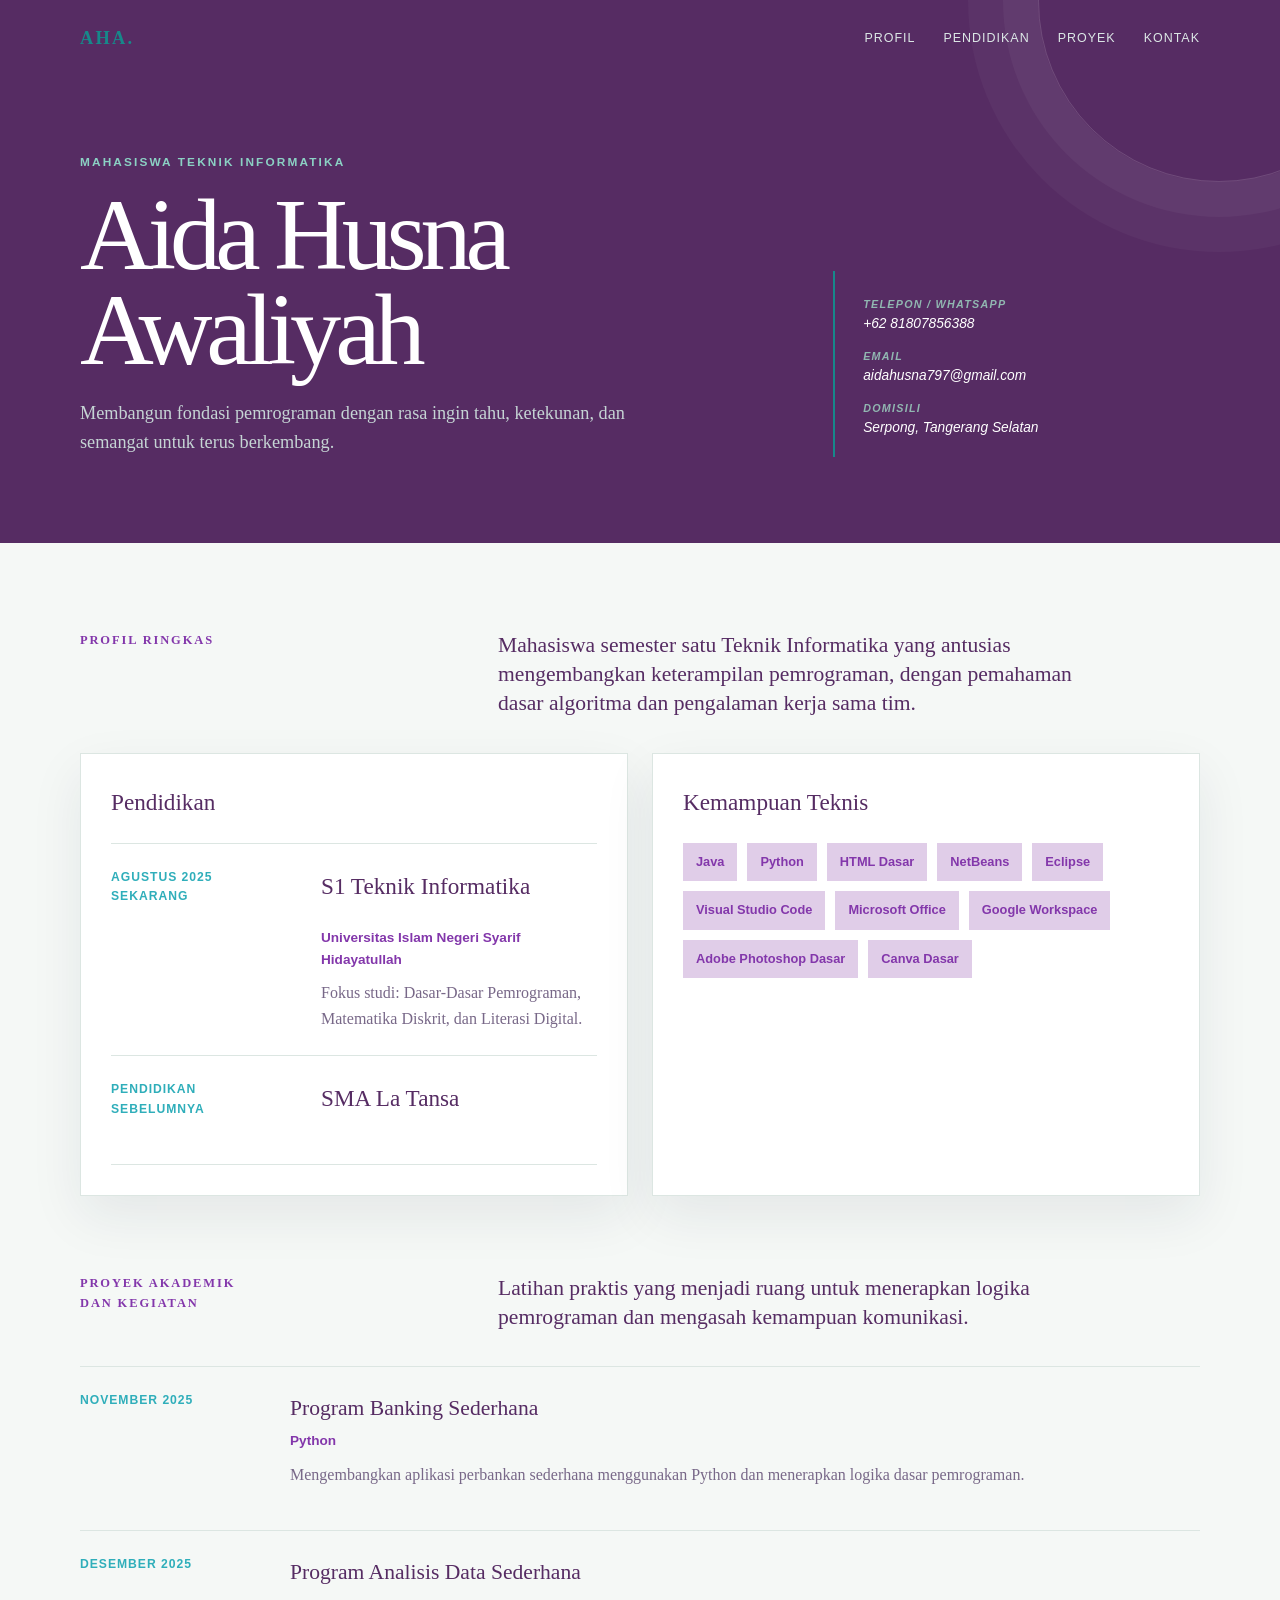
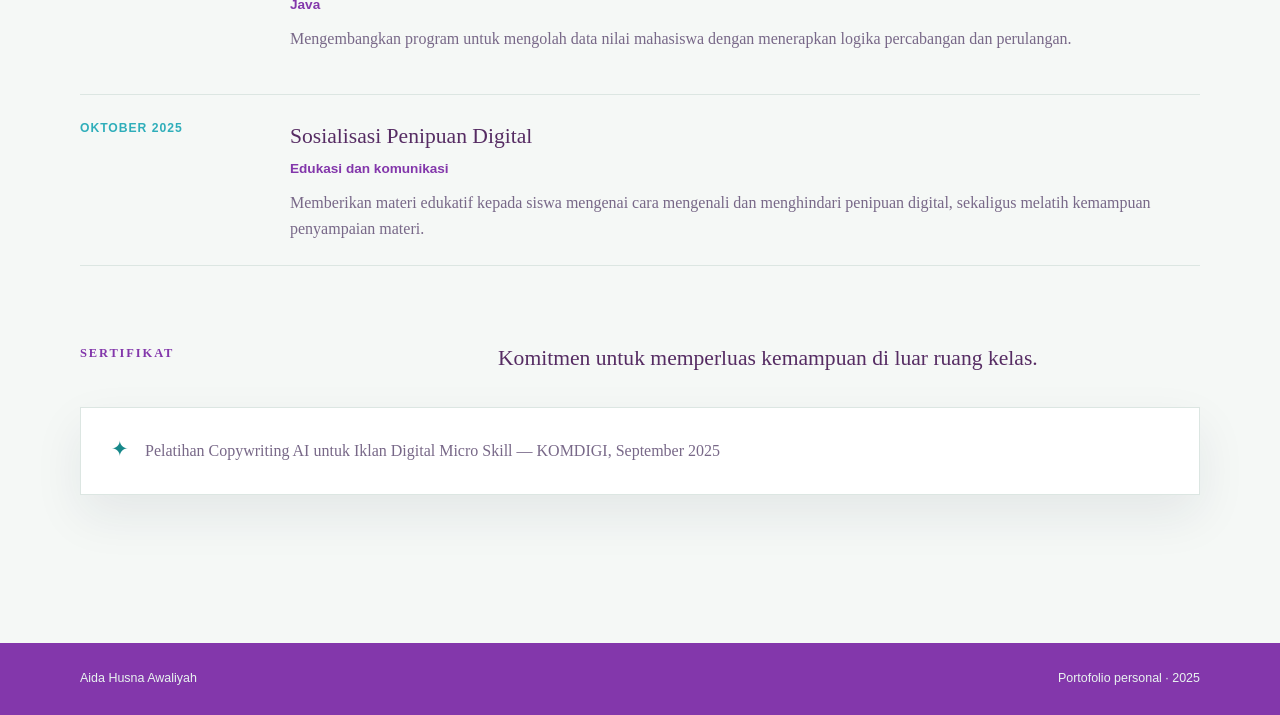
==== index.html @ d036fbdf "Rename cv.html to index.html" ====
<!DOCTYPE html>
<html lang="id">
<head>
	<meta charset="UTF-8">
	<meta name="viewport" content="width=device-width, initial-scale=1.0">
	<meta name="description" content="Portofolio Aida Husna Awaliyah, mahasiswa Teknik Informatika.">
	<title>Aida Husna Awaliyah | Portofolio</title>
	<style>
		:root {
			--ink: #562c63;
			--muted: #786888;
			--paper: #f5f8f6;
			--white: #ffffff;
			--line: #dce6e2;
			--accent: #17888a;
			--accent-dark: #2faeba;
			--teal: #8337ab;
			--soft-teal: #e0cde8;
			--shadow: 0 20px 50px rgba(25, 43, 58, 0.08);
		}

		* { box-sizing: border-box; }

		html { scroll-behavior: smooth; }

		body {
			margin: 0;
			color: var(--ink);
			background: var(--paper);
			font-family: Georgia, "Times New Roman", serif;
			line-height: 1.6;
		}

		a { color: inherit; text-decoration: none; }

		.container {
			width: min(1120px, calc(100% - 40px));
			margin: 0 auto;
		}

		.site-header {
			position: relative;
			overflow: hidden;
			background: var(--ink);
			color: var(--white);
		}

		.site-header::after {
			content: "";
			position: absolute;
			width: 360px;
			height: 360px;
			right: -120px;
			top: -180px;
			border: 1px solid rgba(255, 255, 255, 0.15);
			border-radius: 50%;
			box-shadow: 0 0 0 35px rgba(255, 255, 255, 0.04), 0 0 0 70px rgba(255, 255, 255, 0.03);
		}

		.nav {
			position: relative;
			z-index: 1;
			display: flex;
			align-items: center;
			justify-content: space-between;
			padding: 24px 0;
		}

		.brand {
			color: var(--accent);
			font-size: 1.15rem;
			font-weight: bold;
			letter-spacing: 0.12em;
		}

		.nav-links {
			display: flex;
			gap: 28px;
			color: #dce7e6;
			font-family: Arial, sans-serif;
			font-size: 0.78rem;
			letter-spacing: 0.08em;
			text-transform: uppercase;
		}

		.nav-links a:hover { color: var(--accent); }

		.hero {
			position: relative;
			z-index: 1;
			display: grid;
			grid-template-columns: 1.3fr 0.7fr;
			gap: 72px;
			align-items: end;
			padding: 76px 0 86px;
		}

		.eyebrow {
			margin: 0 0 16px;
			color: #8bd1c4;
			font-family: Arial, sans-serif;
			font-size: 0.74rem;
			font-weight: bold;
			letter-spacing: 0.18em;
			text-transform: uppercase;
		}

		h1, h2, h3, p { margin-top: 0; }

		h1 {
			max-width: 700px;
			margin-bottom: 22px;
			font-size: clamp(3.3rem, 8vw, 6.8rem);
			font-weight: normal;
			letter-spacing: -0.06em;
			line-height: 0.92;
		}

		.hero-intro {
			max-width: 570px;
			margin-bottom: 0;
			color: #c5d4d4;
			font-size: 1.14rem;
		}

		.contact-panel {
			padding: 25px 0 5px 28px;
			border-left: 2px solid var(--accent);
			font-family: Arial, sans-serif;
			font-size: 0.86rem;
		}

		.contact-panel p { margin-bottom: 13px; }
		.contact-panel strong { display: block; color: #91b7b1; font-size: 0.67rem; letter-spacing: 0.12em; text-transform: uppercase; }
		.contact-panel a:hover { color: var(--accent); }

		main { padding: 88px 0 70px; }

		.section { padding: 0 0 78px; }

		.section-heading {
			display: grid;
			grid-template-columns: 0.7fr 1.3fr;
			gap: 40px;
			align-items: start;
			margin-bottom: 34px;
		}

		.section-heading h2 {
			margin: 0;
			color: var(--teal);
			font-size: 0.78rem;
			letter-spacing: 0.15em;
			text-transform: uppercase;
		}

		.section-heading p {
			max-width: 610px;
			margin: 0;
			font-size: 1.35rem;
			line-height: 1.35;
		}

		.timeline { display: grid; gap: 18px; }

		.timeline-item {
			display: grid;
			grid-template-columns: 180px 1fr;
			gap: 30px;
			padding: 24px 0;
			border-top: 1px solid var(--line);
		}

		.timeline-item:last-child { border-bottom: 1px solid var(--line); }

		.date {
			color: var(--accent-dark);
			font-family: Arial, sans-serif;
			font-size: 0.76rem;
			font-weight: bold;
			letter-spacing: 0.08em;
			text-transform: uppercase;
		}

		.timeline-item h3 { margin-bottom: 5px; font-size: 1.35rem; font-weight: normal; }
		.timeline-item .place { margin-bottom: 10px; color: var(--teal); font-family: Arial, sans-serif; font-size: 0.85rem; font-weight: bold; }
		.timeline-item p:last-child { margin-bottom: 0; color: var(--muted); }

		.two-column {
			display: grid;
			grid-template-columns: 1fr 1fr;
			gap: 24px;
		}

		.info-card {
			padding: 30px;
			background: var(--white);
			border: 1px solid var(--line);
			box-shadow: var(--shadow);
		}

		.info-card h3 { margin-bottom: 22px; font-size: 1.45rem; font-weight: normal; }

		.skills {
			display: flex;
			flex-wrap: wrap;
			gap: 10px;
			margin: 0;
			padding: 0;
			list-style: none;
		}

		.skills li {
			padding: 9px 13px;
			background: var(--soft-teal);
			color: var(--teal);
			font-family: Arial, sans-serif;
			font-size: 0.8rem;
			font-weight: bold;
		}

		.certificate {
			display: flex;
			gap: 16px;
			align-items: flex-start;
			margin: 0;
			color: var(--muted);
		}

		.certificate::before {
			content: "✦";
			color: var(--accent);
			font-size: 1.3rem;
			line-height: 1.1;
		}

		.footer {
			padding: 26px 0;
			background: var(--teal);
			color: #e9f4f0;
			font-family: Arial, sans-serif;
			font-size: 0.78rem;
		}

		.footer-inner { display: flex; justify-content: space-between; gap: 20px; }
		.footer p { margin: 0; }

		@media (max-width: 760px) {
			.container { width: min(100% - 30px, 620px); }
			.nav { align-items: flex-start; gap: 18px; }
			.nav-links { flex-wrap: wrap; justify-content: flex-end; gap: 10px 16px; font-size: 0.68rem; }
			.hero { grid-template-columns: 1fr; gap: 38px; padding: 55px 0 62px; }
			h1 { font-size: clamp(3.2rem, 17vw, 5rem); }
			.contact-panel { padding-left: 18px; }
			main { padding-top: 62px; }
			.section { padding-bottom: 58px; }
			.section-heading { grid-template-columns: 1fr; gap: 12px; }
			.section-heading p { font-size: 1.18rem; }
			.timeline-item { grid-template-columns: 1fr; gap: 8px; }
			.two-column { grid-template-columns: 1fr; }
			.footer-inner { flex-direction: column; gap: 6px; }
		}
	</style>
</head>
<body>
	<header class="site-header" id="beranda">
		<div class="container">
			<nav class="nav" aria-label="Navigasi utama">
				<a class="brand" href="#beranda">AHA.</a>
				<div class="nav-links">
					<a href="#profil">Profil</a>
					<a href="#pendidikan">Pendidikan</a>
					<a href="#proyek">Proyek</a>
					<a href="#kontak">Kontak</a>
				</div>
			</nav>

			<div class="hero">
				<div>
					<p class="eyebrow">Mahasiswa Teknik Informatika</p>
					<h1>Aida Husna<br>Awaliyah</h1>
					<p class="hero-intro">Membangun fondasi pemrograman dengan rasa ingin tahu, ketekunan, dan semangat untuk terus berkembang.</p>
				</div>
				<address class="contact-panel" id="kontak">
					<p><strong>Telepon / WhatsApp</strong><a href="tel:+6281807856388">+62 81807856388</a></p>
					<p><strong>Email</strong><a href="mailto:aidahusna797@gmail.com">aidahusna797@gmail.com</a></p>
					<p><strong>Domisili</strong>Serpong, Tangerang Selatan</p>
				</address>
			</div>
		</div>
	</header>

	<main>
		<section class="section" id="profil">
			<div class="container">
				<div class="section-heading">
					<h2>Profil Ringkas</h2>
					<p>Mahasiswa semester satu Teknik Informatika yang antusias mengembangkan keterampilan pemrograman, dengan pemahaman dasar algoritma dan pengalaman kerja sama tim.</p>
				</div>
				<div class="two-column">
					<article class="info-card" id="pendidikan">
						<h3>Pendidikan</h3>
						<div class="timeline-item">
							<div class="date">Agustus 2025<br>Sekarang</div>
							<div>
								<h3>S1 Teknik Informatika</h3>
								<p class="place">Universitas Islam Negeri Syarif Hidayatullah</p>
								<p>Fokus studi: Dasar-Dasar Pemrograman, Matematika Diskrit, dan Literasi Digital.</p>
							</div>
						</div>
						<div class="timeline-item">
							<div class="date">Pendidikan<br>Sebelumnya</div>
							<div><h3>SMA La Tansa</h3></div>
						</div>
					</article>

					<article class="info-card">
						<h3>Kemampuan Teknis</h3>
						<ul class="skills">
							<li>Java</li>
							<li>Python</li>
							<li>HTML Dasar</li>
							<li>NetBeans</li>
							<li>Eclipse</li>
							<li>Visual Studio Code</li>
							<li>Microsoft Office</li>
							<li>Google Workspace</li>
							<li>Adobe Photoshop Dasar</li>
							<li>Canva Dasar</li>
						</ul>
					</article>
				</div>
			</div>
		</section>

		<section class="section" id="proyek">
			<div class="container">
				<div class="section-heading">
					<h2>Proyek Akademik<br>dan Kegiatan</h2>
					<p>Latihan praktis yang menjadi ruang untuk menerapkan logika pemrograman dan mengasah kemampuan komunikasi.</p>
				</div>
				<div class="timeline">
					<article class="timeline-item">
						<div class="date">November 2025</div>
						<div>
							<h3>Program Banking Sederhana</h3>
							<p class="place">Python</p>
							<p>Mengembangkan aplikasi perbankan sederhana menggunakan Python dan menerapkan logika dasar pemrograman.</p>
						</div>
					</article>
					<article class="timeline-item">
						<div class="date">Desember 2025</div>
						<div>
							<h3>Program Analisis Data Sederhana</h3>
							<p class="place">Java</p>
							<p>Mengembangkan program untuk mengolah data nilai mahasiswa dengan menerapkan logika percabangan dan perulangan.</p>
						</div>
					</article>
					<article class="timeline-item">
						<div class="date">Oktober 2025</div>
						<div>
							<h3>Sosialisasi Penipuan Digital</h3>
							<p class="place">Edukasi dan komunikasi</p>
							<p>Memberikan materi edukatif kepada siswa mengenai cara mengenali dan menghindari penipuan digital, sekaligus melatih kemampuan penyampaian materi.</p>
						</div>
					</article>
				</div>
			</div>
		</section>

		<section class="section">
			<div class="container">
				<div class="section-heading">
					<h2>Sertifikat</h2>
					<p>Komitmen untuk memperluas kemampuan di luar ruang kelas.</p>
				</div>
				<article class="info-card">
					<p class="certificate">Pelatihan Copywriting AI untuk Iklan Digital Micro Skill — KOMDIGI, September 2025</p>
				</article>
			</div>
		</section>
	</main>

	<footer class="footer">
		<div class="container footer-inner">
			<p>Aida Husna Awaliyah</p>
			<p>Portofolio personal · 2025</p>
		</div>
	</footer>
</body>
</html>
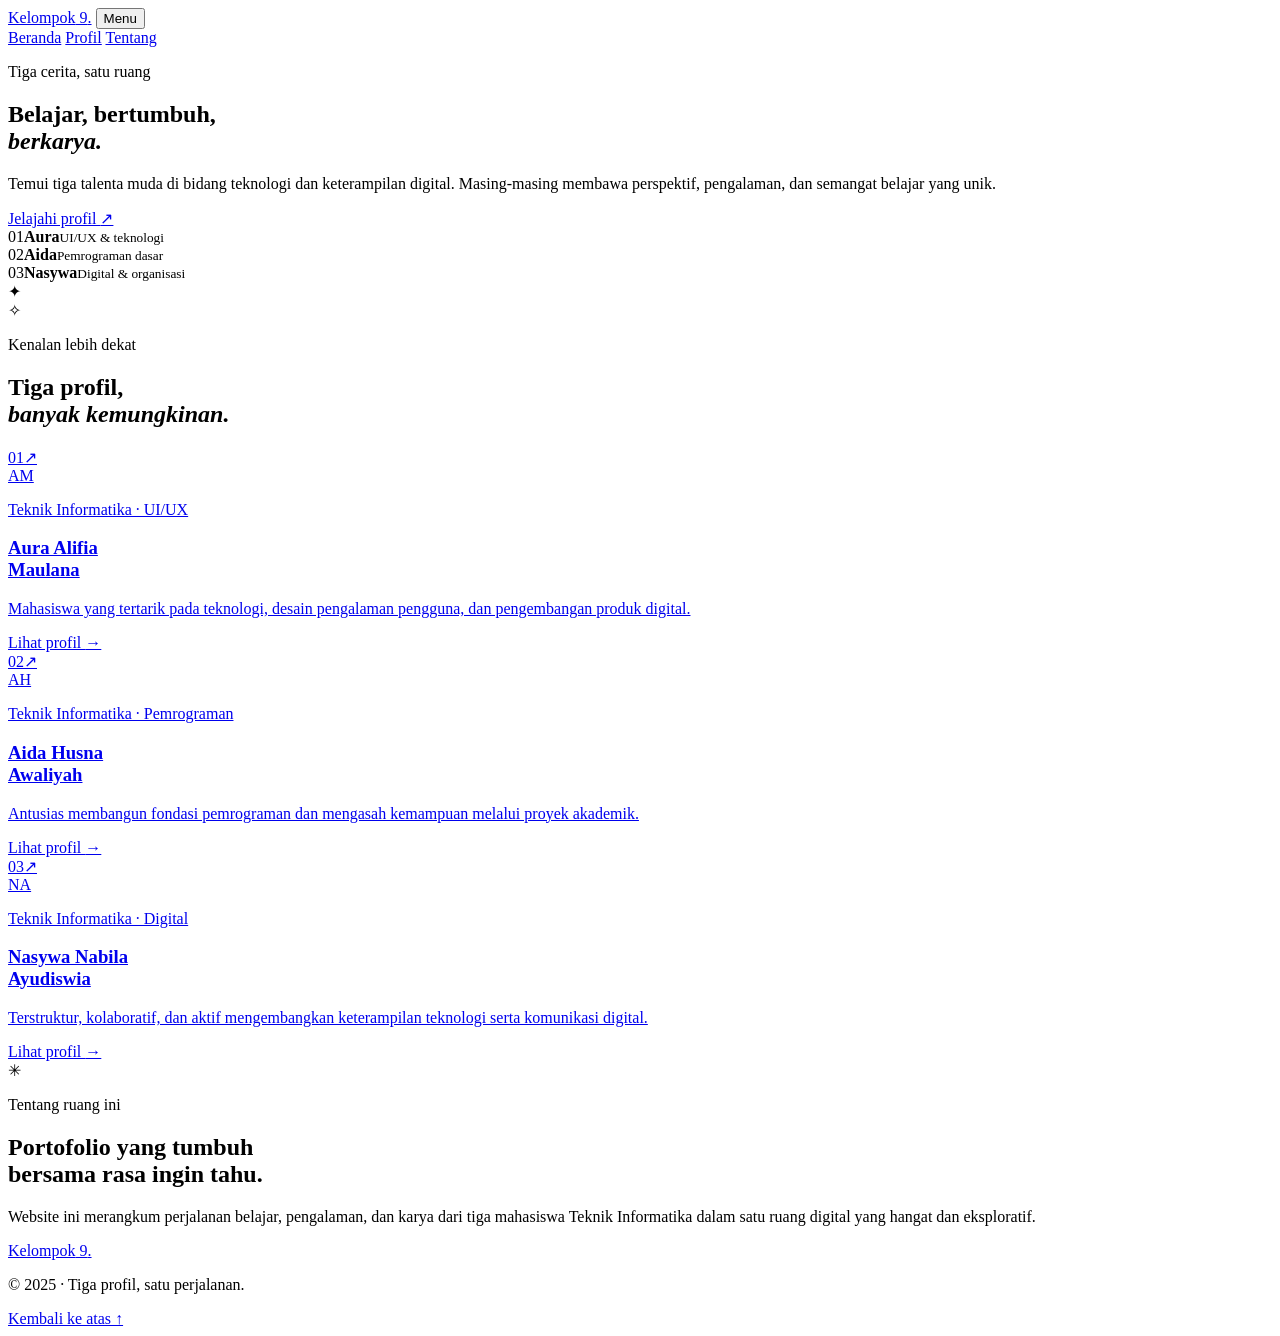
==== commit dd1c4903: "Add files via upload" ====
--- a/index.html
+++ b/index.html
@@ -1,391 +1,94 @@
-<!DOCTYPE html>
-<html lang="id">
-<head>
-	<meta charset="UTF-8">
-	<meta name="viewport" content="width=device-width, initial-scale=1.0">
-	<meta name="description" content="Portofolio Aida Husna Awaliyah, mahasiswa Teknik Informatika.">
-	<title>Aida Husna Awaliyah | Portofolio</title>
-	<style>
-		:root {
-			--ink: #562c63;
-			--muted: #786888;
-			--paper: #f5f8f6;
-			--white: #ffffff;
-			--line: #dce6e2;
-			--accent: #17888a;
-			--accent-dark: #2faeba;
-			--teal: #8337ab;
-			--soft-teal: #e0cde8;
-			--shadow: 0 20px 50px rgba(25, 43, 58, 0.08);
-		}
-
-		* { box-sizing: border-box; }
-
-		html { scroll-behavior: smooth; }
-
-		body {
-			margin: 0;
-			color: var(--ink);
-			background: var(--paper);
-			font-family: Georgia, "Times New Roman", serif;
-			line-height: 1.6;
-		}
-
-		a { color: inherit; text-decoration: none; }
-
-		.container {
-			width: min(1120px, calc(100% - 40px));
-			margin: 0 auto;
-		}
-
-		.site-header {
-			position: relative;
-			overflow: hidden;
-			background: var(--ink);
-			color: var(--white);
-		}
-
-		.site-header::after {
-			content: "";
-			position: absolute;
-			width: 360px;
-			height: 360px;
-			right: -120px;
-			top: -180px;
-			border: 1px solid rgba(255, 255, 255, 0.15);
-			border-radius: 50%;
-			box-shadow: 0 0 0 35px rgba(255, 255, 255, 0.04), 0 0 0 70px rgba(255, 255, 255, 0.03);
-		}
-
-		.nav {
-			position: relative;
-			z-index: 1;
-			display: flex;
-			align-items: center;
-			justify-content: space-between;
-			padding: 24px 0;
-		}
-
-		.brand {
-			color: var(--accent);
-			font-size: 1.15rem;
-			font-weight: bold;
-			letter-spacing: 0.12em;
-		}
-
-		.nav-links {
-			display: flex;
-			gap: 28px;
-			color: #dce7e6;
-			font-family: Arial, sans-serif;
-			font-size: 0.78rem;
-			letter-spacing: 0.08em;
-			text-transform: uppercase;
-		}
-
-		.nav-links a:hover { color: var(--accent); }
-
-		.hero {
-			position: relative;
-			z-index: 1;
-			display: grid;
-			grid-template-columns: 1.3fr 0.7fr;
-			gap: 72px;
-			align-items: end;
-			padding: 76px 0 86px;
-		}
-
-		.eyebrow {
-			margin: 0 0 16px;
-			color: #8bd1c4;
-			font-family: Arial, sans-serif;
-			font-size: 0.74rem;
-			font-weight: bold;
-			letter-spacing: 0.18em;
-			text-transform: uppercase;
-		}
-
-		h1, h2, h3, p { margin-top: 0; }
-
-		h1 {
-			max-width: 700px;
-			margin-bottom: 22px;
-			font-size: clamp(3.3rem, 8vw, 6.8rem);
-			font-weight: normal;
-			letter-spacing: -0.06em;
-			line-height: 0.92;
-		}
-
-		.hero-intro {
-			max-width: 570px;
-			margin-bottom: 0;
-			color: #c5d4d4;
-			font-size: 1.14rem;
-		}
-
-		.contact-panel {
-			padding: 25px 0 5px 28px;
-			border-left: 2px solid var(--accent);
-			font-family: Arial, sans-serif;
-			font-size: 0.86rem;
-		}
-
-		.contact-panel p { margin-bottom: 13px; }
-		.contact-panel strong { display: block; color: #91b7b1; font-size: 0.67rem; letter-spacing: 0.12em; text-transform: uppercase; }
-		.contact-panel a:hover { color: var(--accent); }
-
-		main { padding: 88px 0 70px; }
-
-		.section { padding: 0 0 78px; }
-
-		.section-heading {
-			display: grid;
-			grid-template-columns: 0.7fr 1.3fr;
-			gap: 40px;
-			align-items: start;
-			margin-bottom: 34px;
-		}
-
-		.section-heading h2 {
-			margin: 0;
-			color: var(--teal);
-			font-size: 0.78rem;
-			letter-spacing: 0.15em;
-			text-transform: uppercase;
-		}
-
-		.section-heading p {
-			max-width: 610px;
-			margin: 0;
-			font-size: 1.35rem;
-			line-height: 1.35;
-		}
-
-		.timeline { display: grid; gap: 18px; }
-
-		.timeline-item {
-			display: grid;
-			grid-template-columns: 180px 1fr;
-			gap: 30px;
-			padding: 24px 0;
-			border-top: 1px solid var(--line);
-		}
-
-		.timeline-item:last-child { border-bottom: 1px solid var(--line); }
-
-		.date {
-			color: var(--accent-dark);
-			font-family: Arial, sans-serif;
-			font-size: 0.76rem;
-			font-weight: bold;
-			letter-spacing: 0.08em;
-			text-transform: uppercase;
-		}
-
-		.timeline-item h3 { margin-bottom: 5px; font-size: 1.35rem; font-weight: normal; }
-		.timeline-item .place { margin-bottom: 10px; color: var(--teal); font-family: Arial, sans-serif; font-size: 0.85rem; font-weight: bold; }
-		.timeline-item p:last-child { margin-bottom: 0; color: var(--muted); }
-
-		.two-column {
-			display: grid;
-			grid-template-columns: 1fr 1fr;
-			gap: 24px;
-		}
-
-		.info-card {
-			padding: 30px;
-			background: var(--white);
-			border: 1px solid var(--line);
-			box-shadow: var(--shadow);
-		}
-
-		.info-card h3 { margin-bottom: 22px; font-size: 1.45rem; font-weight: normal; }
-
-		.skills {
-			display: flex;
-			flex-wrap: wrap;
-			gap: 10px;
-			margin: 0;
-			padding: 0;
-			list-style: none;
-		}
-
-		.skills li {
-			padding: 9px 13px;
-			background: var(--soft-teal);
-			color: var(--teal);
-			font-family: Arial, sans-serif;
-			font-size: 0.8rem;
-			font-weight: bold;
-		}
-
-		.certificate {
-			display: flex;
-			gap: 16px;
-			align-items: flex-start;
-			margin: 0;
-			color: var(--muted);
-		}
-
-		.certificate::before {
-			content: "✦";
-			color: var(--accent);
-			font-size: 1.3rem;
-			line-height: 1.1;
-		}
-
-		.footer {
-			padding: 26px 0;
-			background: var(--teal);
-			color: #e9f4f0;
-			font-family: Arial, sans-serif;
-			font-size: 0.78rem;
-		}
-
-		.footer-inner { display: flex; justify-content: space-between; gap: 20px; }
-		.footer p { margin: 0; }
-
-		@media (max-width: 760px) {
-			.container { width: min(100% - 30px, 620px); }
-			.nav { align-items: flex-start; gap: 18px; }
-			.nav-links { flex-wrap: wrap; justify-content: flex-end; gap: 10px 16px; font-size: 0.68rem; }
-			.hero { grid-template-columns: 1fr; gap: 38px; padding: 55px 0 62px; }
-			h1 { font-size: clamp(3.2rem, 17vw, 5rem); }
-			.contact-panel { padding-left: 18px; }
-			main { padding-top: 62px; }
-			.section { padding-bottom: 58px; }
-			.section-heading { grid-template-columns: 1fr; gap: 12px; }
-			.section-heading p { font-size: 1.18rem; }
-			.timeline-item { grid-template-columns: 1fr; gap: 8px; }
-			.two-column { grid-template-columns: 1fr; }
-			.footer-inner { flex-direction: column; gap: 6px; }
-		}
-	</style>
-</head>
-<body>
-	<header class="site-header" id="beranda">
-		<div class="container">
-			<nav class="nav" aria-label="Navigasi utama">
-				<a class="brand" href="#beranda">AHA.</a>
-				<div class="nav-links">
-					<a href="#profil">Profil</a>
-					<a href="#pendidikan">Pendidikan</a>
-					<a href="#proyek">Proyek</a>
-					<a href="#kontak">Kontak</a>
-				</div>
-			</nav>
-
-			<div class="hero">
-				<div>
-					<p class="eyebrow">Mahasiswa Teknik Informatika</p>
-					<h1>Aida Husna<br>Awaliyah</h1>
-					<p class="hero-intro">Membangun fondasi pemrograman dengan rasa ingin tahu, ketekunan, dan semangat untuk terus berkembang.</p>
-				</div>
-				<address class="contact-panel" id="kontak">
-					<p><strong>Telepon / WhatsApp</strong><a href="tel:+6281807856388">+62 81807856388</a></p>
-					<p><strong>Email</strong><a href="mailto:aidahusna797@gmail.com">aidahusna797@gmail.com</a></p>
-					<p><strong>Domisili</strong>Serpong, Tangerang Selatan</p>
-				</address>
-			</div>
-		</div>
-	</header>
-
-	<main>
-		<section class="section" id="profil">
-			<div class="container">
-				<div class="section-heading">
-					<h2>Profil Ringkas</h2>
-					<p>Mahasiswa semester satu Teknik Informatika yang antusias mengembangkan keterampilan pemrograman, dengan pemahaman dasar algoritma dan pengalaman kerja sama tim.</p>
-				</div>
-				<div class="two-column">
-					<article class="info-card" id="pendidikan">
-						<h3>Pendidikan</h3>
-						<div class="timeline-item">
-							<div class="date">Agustus 2025<br>Sekarang</div>
-							<div>
-								<h3>S1 Teknik Informatika</h3>
-								<p class="place">Universitas Islam Negeri Syarif Hidayatullah</p>
-								<p>Fokus studi: Dasar-Dasar Pemrograman, Matematika Diskrit, dan Literasi Digital.</p>
-							</div>
-						</div>
-						<div class="timeline-item">
-							<div class="date">Pendidikan<br>Sebelumnya</div>
-							<div><h3>SMA La Tansa</h3></div>
-						</div>
-					</article>
-
-					<article class="info-card">
-						<h3>Kemampuan Teknis</h3>
-						<ul class="skills">
-							<li>Java</li>
-							<li>Python</li>
-							<li>HTML Dasar</li>
-							<li>NetBeans</li>
-							<li>Eclipse</li>
-							<li>Visual Studio Code</li>
-							<li>Microsoft Office</li>
-							<li>Google Workspace</li>
-							<li>Adobe Photoshop Dasar</li>
-							<li>Canva Dasar</li>
-						</ul>
-					</article>
-				</div>
-			</div>
-		</section>
-
-		<section class="section" id="proyek">
-			<div class="container">
-				<div class="section-heading">
-					<h2>Proyek Akademik<br>dan Kegiatan</h2>
-					<p>Latihan praktis yang menjadi ruang untuk menerapkan logika pemrograman dan mengasah kemampuan komunikasi.</p>
-				</div>
-				<div class="timeline">
-					<article class="timeline-item">
-						<div class="date">November 2025</div>
-						<div>
-							<h3>Program Banking Sederhana</h3>
-							<p class="place">Python</p>
-							<p>Mengembangkan aplikasi perbankan sederhana menggunakan Python dan menerapkan logika dasar pemrograman.</p>
-						</div>
-					</article>
-					<article class="timeline-item">
-						<div class="date">Desember 2025</div>
-						<div>
-							<h3>Program Analisis Data Sederhana</h3>
-							<p class="place">Java</p>
-							<p>Mengembangkan program untuk mengolah data nilai mahasiswa dengan menerapkan logika percabangan dan perulangan.</p>
-						</div>
-					</article>
-					<article class="timeline-item">
-						<div class="date">Oktober 2025</div>
-						<div>
-							<h3>Sosialisasi Penipuan Digital</h3>
-							<p class="place">Edukasi dan komunikasi</p>
-							<p>Memberikan materi edukatif kepada siswa mengenai cara mengenali dan menghindari penipuan digital, sekaligus melatih kemampuan penyampaian materi.</p>
-						</div>
-					</article>
-				</div>
-			</div>
-		</section>
-
-		<section class="section">
-			<div class="container">
-				<div class="section-heading">
-					<h2>Sertifikat</h2>
-					<p>Komitmen untuk memperluas kemampuan di luar ruang kelas.</p>
-				</div>
-				<article class="info-card">
-					<p class="certificate">Pelatihan Copywriting AI untuk Iklan Digital Micro Skill — KOMDIGI, September 2025</p>
-				</article>
-			</div>
-		</section>
-	</main>
-
-	<footer class="footer">
-		<div class="container footer-inner">
-			<p>Aida Husna Awaliyah</p>
-			<p>Portofolio personal · 2025</p>
-		</div>
-	</footer>
-</body>
-</html>
+﻿<!doctype html>
+<html lang="id">
+<head>
+  <meta charset="UTF-8">
+  <meta name="viewport" content="width=device-width, initial-scale=1">
+  <meta name="description" content="Portofolio bersama Aura, Aida, dan Nasywa.">
+  <title>Kelompok 9 — Tiga Profil Digital</title>
+  <link rel="stylesheet" href="styles.css">
+</head>
+<body>
+  <div class="site-glow site-glow-one"></div>
+  <div class="site-glow site-glow-two"></div>
+  <header class="site-header">
+    <nav class="nav shell" aria-label="Navigasi utama">
+      <a class="logo" href="index.html"><span>Kelompok</span> 9<span class="logo-dot">.</span></a>
+      <button class="menu-toggle" aria-expanded="false" aria-controls="site-menu">Menu</button>
+      <div class="nav-links" id="site-menu">
+        <a class="active" href="#beranda">Beranda</a>
+        <a href="#profil">Profil</a>
+        <a href="#tentang">Tentang</a>
+      </div>
+    </nav>
+  </header>
+
+  <main>
+    <section class="hero shell" id="beranda">
+      <div class="hero-copy reveal">
+        <p class="kicker"><span class="kicker-line"></span> Tiga cerita, satu ruang</p>
+        <h1>Belajar, bertumbuh,<br><em>berkarya.</em></h1>
+        <p class="hero-text">Temui tiga talenta muda di bidang teknologi dan keterampilan digital. Masing-masing membawa perspektif, pengalaman, dan semangat belajar yang unik.</p>
+        <a class="button button-primary" href="#profil">Jelajahi profil <span aria-hidden="true">↗</span></a>
+      </div>
+      <div class="hero-art reveal reveal-delay" aria-label="Ilustrasi tiga profil">
+        <div class="orbit orbit-one"></div><div class="orbit orbit-two"></div>
+        <div class="hero-card card-aura"><span>01</span><strong>Aura</strong><small>UI/UX & teknologi</small></div>
+        <div class="hero-card card-aida"><span>02</span><strong>Aida</strong><small>Pemrograman dasar</small></div>
+        <div class="hero-card card-nasywa"><span>03</span><strong>Nasywa</strong><small>Digital & organisasi</small></div>
+        <div class="hero-star star-one">✦</div><div class="hero-star star-two">✧</div>
+      </div>
+    </section>
+
+    <section class="profiles shell" id="profil">
+      <div class="section-intro reveal">
+        <p class="kicker"><span class="kicker-line"></span> Kenalan lebih dekat</p>
+        <h2>Tiga profil,<br><em>banyak kemungkinan.</em></h2>
+      </div>
+      <div class="profile-grid">
+        <a class="profile-card profile-aura reveal" href="aura.html">
+          <div class="card-top"><span class="number">01</span><span class="arrow">↗</span></div>
+          <div class="avatar avatar-aura">AM</div>
+          <p class="card-role">Teknik Informatika · UI/UX</p>
+          <h3>Aura Alifia<br>Maulana</h3>
+          <p class="card-description">Mahasiswa yang tertarik pada teknologi, desain pengalaman pengguna, dan pengembangan produk digital.</p>
+          <span class="card-link">Lihat profil <span>→</span></span>
+        </a>
+        <a class="profile-card profile-aida reveal reveal-delay" href="aida.html">
+          <div class="card-top"><span class="number">02</span><span class="arrow">↗</span></div>
+          <div class="avatar avatar-aida">AH</div>
+          <p class="card-role">Teknik Informatika · Pemrograman</p>
+          <h3>Aida Husna<br>Awaliyah</h3>
+          <p class="card-description">Antusias membangun fondasi pemrograman dan mengasah kemampuan melalui proyek akademik.</p>
+          <span class="card-link">Lihat profil <span>→</span></span>
+        </a>
+        <a class="profile-card profile-nasywa reveal reveal-delay-two" href="nasywa.html">
+          <div class="card-top"><span class="number">03</span><span class="arrow">↗</span></div>
+          <div class="avatar avatar-nasywa">NA</div>
+          <p class="card-role">Teknik Informatika · Digital</p>
+          <h3>Nasywa Nabila<br>Ayudiswia</h3>
+          <p class="card-description">Terstruktur, kolaboratif, dan aktif mengembangkan keterampilan teknologi serta komunikasi digital.</p>
+          <span class="card-link">Lihat profil <span>→</span></span>
+        </a>
+      </div>
+    </section>
+
+    <section class="about-strip shell reveal" id="tentang">
+      <div class="about-mark">✳</div>
+      <div>
+        <p class="kicker"><span class="kicker-line"></span> Tentang ruang ini</p>
+        <h2>Portofolio yang tumbuh<br>bersama rasa ingin tahu.</h2>
+      </div>
+      <p>Website ini merangkum perjalanan belajar, pengalaman, dan karya dari tiga mahasiswa Teknik Informatika dalam satu ruang digital yang hangat dan eksploratif.</p>
+    </section>
+  </main>
+
+  <footer class="site-footer">
+    <div class="shell footer-inner">
+      <a class="logo" href="index.html"><span>Kelompok</span> 9<span class="logo-dot">.</span></a>
+      <p>© 2025 · Tiga profil, satu perjalanan.</p>
+      <a href="#beranda" class="back-top">Kembali ke atas ↑</a>
+    </div>
+  </footer>
+  <script src="script.js"></script>
+</body>
+</html>
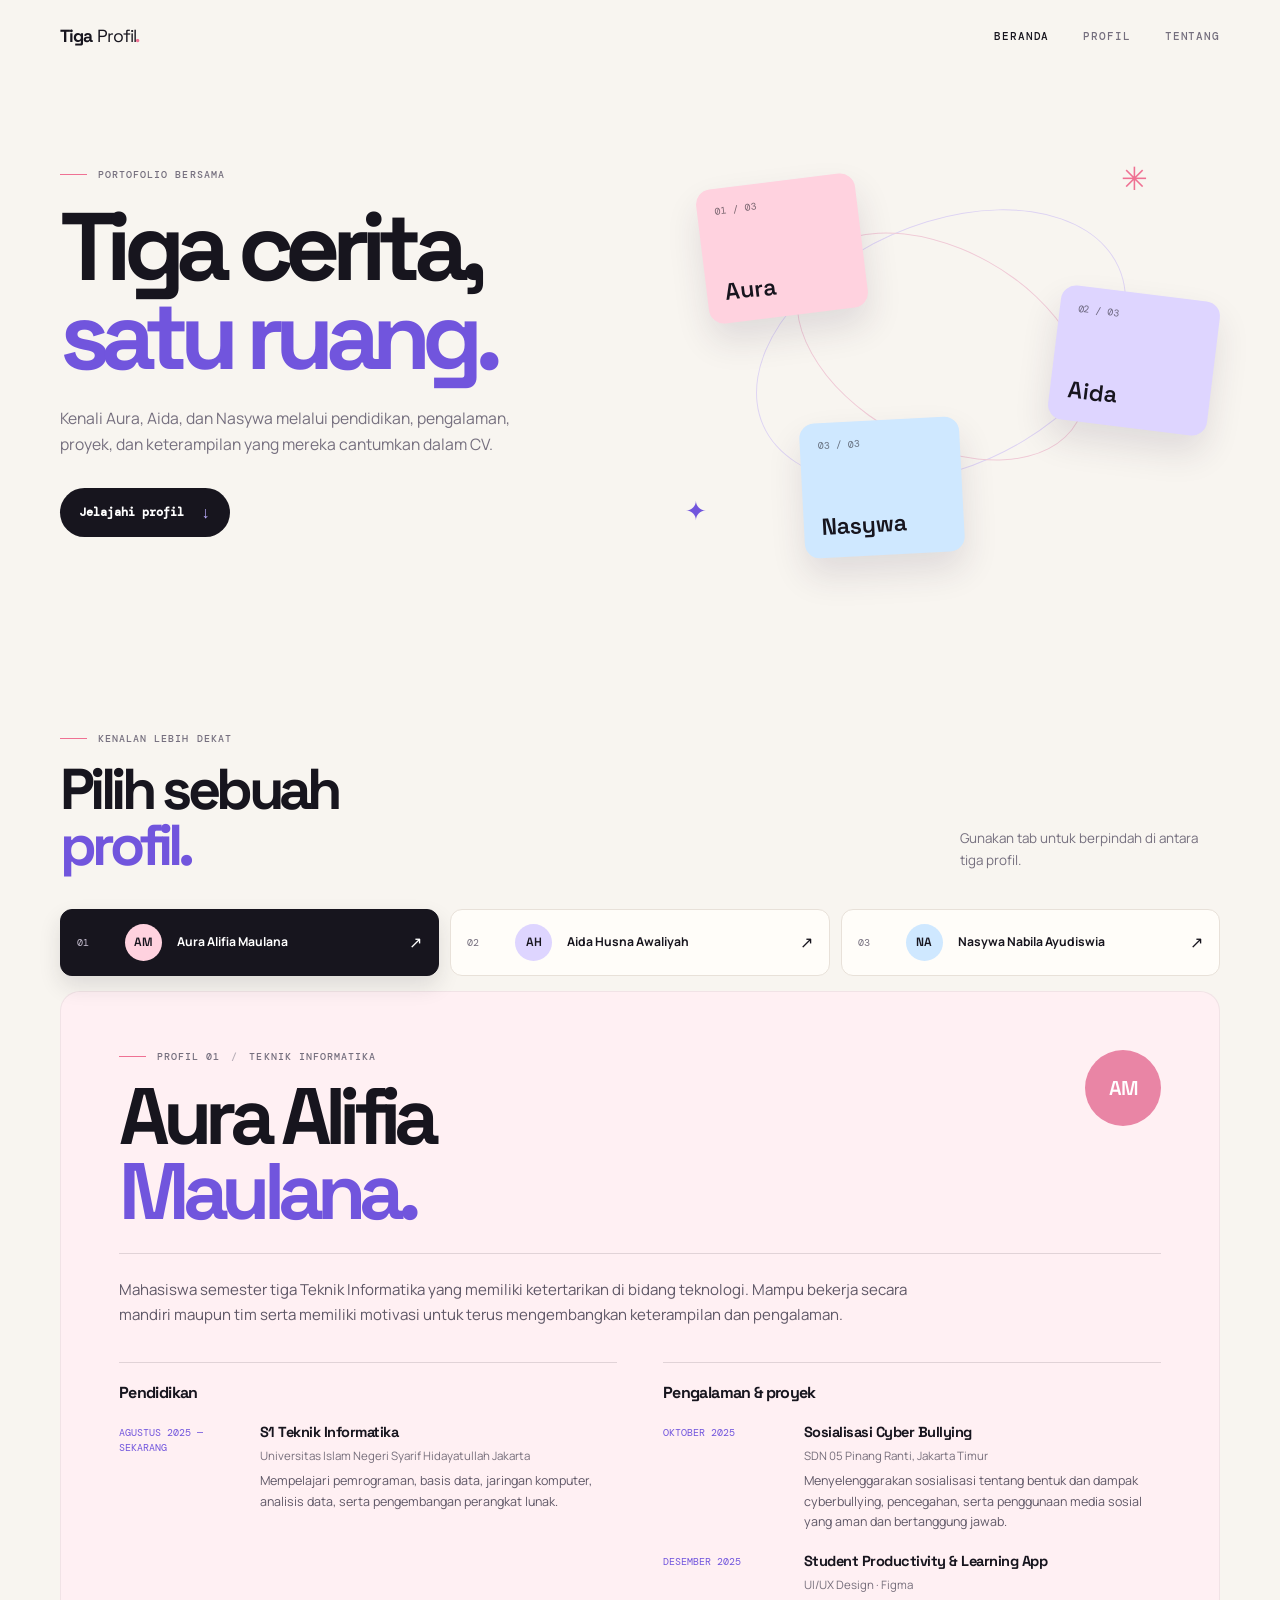
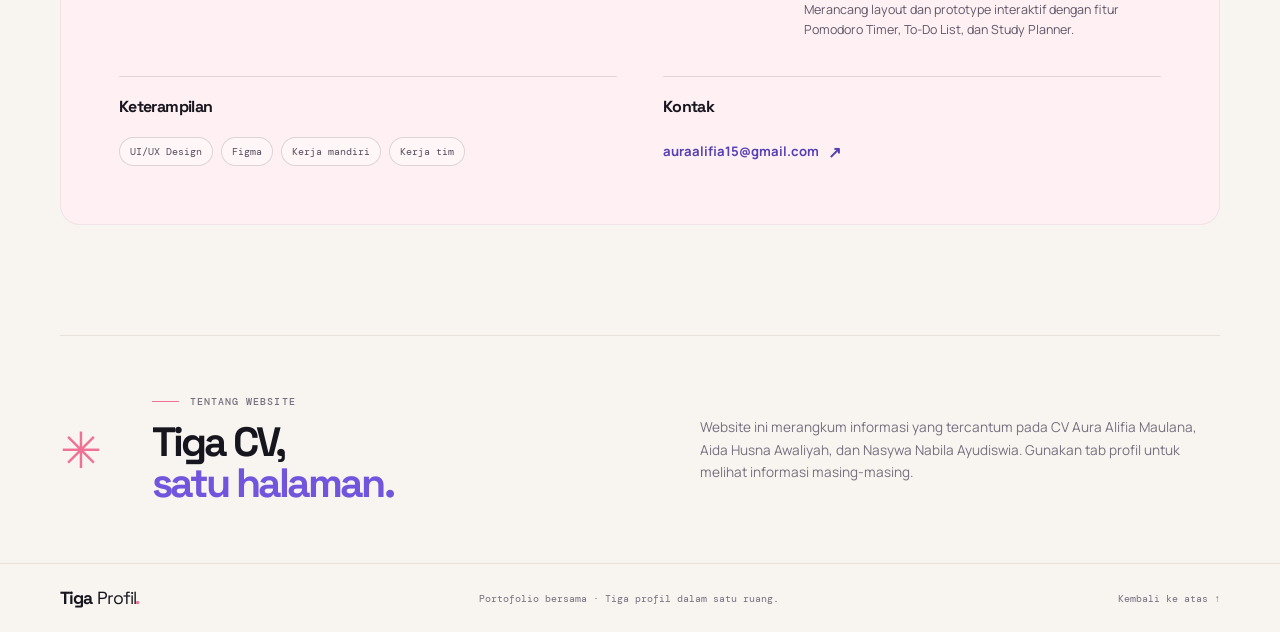
==== commit 781fea9f: "Build single-page three-profile portfolio Co-authored-by: Copilot App <223556219+Copilot@users.norep" ====
--- a/index.html
+++ b/index.html
@@ -1,19 +1,19 @@
-﻿<!doctype html>
+<!doctype html>
 <html lang="id">
 <head>
   <meta charset="UTF-8">
   <meta name="viewport" content="width=device-width, initial-scale=1">
-  <meta name="description" content="Portofolio bersama Aura, Aida, dan Nasywa.">
-  <title>Kelompok 9 — Tiga Profil Digital</title>
+  <meta name="description" content="Kenali profil, pendidikan, pengalaman, dan keterampilan Aura, Aida, dan Nasywa.">
+  <meta name="theme-color" content="#f8f5f0">
+  <title>Tiga Profil — Portofolio Bersama</title>
   <link rel="stylesheet" href="styles.css">
 </head>
 <body>
-  <div class="site-glow site-glow-one"></div>
-  <div class="site-glow site-glow-two"></div>
+  <a class="skip-link" href="#profil">Lewati ke profil</a>
   <header class="site-header">
     <nav class="nav shell" aria-label="Navigasi utama">
-      <a class="logo" href="index.html"><span>Kelompok</span> 9<span class="logo-dot">.</span></a>
-      <button class="menu-toggle" aria-expanded="false" aria-controls="site-menu">Menu</button>
+      <a class="logo" href="#beranda" aria-label="Portofolio bersama, beranda">Tiga<span>Profil</span><b>.</b></a>
+      <button class="menu-toggle" type="button" aria-expanded="false" aria-controls="site-menu">Menu</button>
       <div class="nav-links" id="site-menu">
         <a class="active" href="#beranda">Beranda</a>
         <a href="#profil">Profil</a>
@@ -24,70 +24,201 @@
 
   <main>
     <section class="hero shell" id="beranda">
-      <div class="hero-copy reveal">
-        <p class="kicker"><span class="kicker-line"></span> Tiga cerita, satu ruang</p>
-        <h1>Belajar, bertumbuh,<br><em>berkarya.</em></h1>
-        <p class="hero-text">Temui tiga talenta muda di bidang teknologi dan keterampilan digital. Masing-masing membawa perspektif, pengalaman, dan semangat belajar yang unik.</p>
-        <a class="button button-primary" href="#profil">Jelajahi profil <span aria-hidden="true">↗</span></a>
-      </div>
-      <div class="hero-art reveal reveal-delay" aria-label="Ilustrasi tiga profil">
-        <div class="orbit orbit-one"></div><div class="orbit orbit-two"></div>
-        <div class="hero-card card-aura"><span>01</span><strong>Aura</strong><small>UI/UX & teknologi</small></div>
-        <div class="hero-card card-aida"><span>02</span><strong>Aida</strong><small>Pemrograman dasar</small></div>
-        <div class="hero-card card-nasywa"><span>03</span><strong>Nasywa</strong><small>Digital & organisasi</small></div>
-        <div class="hero-star star-one">✦</div><div class="hero-star star-two">✧</div>
+      <div class="hero-copy">
+        <p class="kicker"><span class="kicker-line"></span> Portofolio bersama</p>
+        <h1>Tiga cerita,<br><em>satu ruang.</em></h1>
+        <p class="hero-text">Kenali Aura, Aida, dan Nasywa melalui pendidikan, pengalaman, proyek, dan keterampilan yang mereka cantumkan dalam CV.</p>
+        <a class="button button-primary" href="#profil">Jelajahi profil <span aria-hidden="true">↓</span></a>
+      </div>
+      <div class="hero-art" aria-hidden="true">
+        <div class="hero-orbit"></div>
+        <div class="hero-note note-aura"><span>01 / 03</span><strong>Aura</strong></div>
+        <div class="hero-note note-aida"><span>02 / 03</span><strong>Aida</strong></div>
+        <div class="hero-note note-nasywa"><span>03 / 03</span><strong>Nasywa</strong></div>
+        <span class="hero-star star-one">✳</span><span class="hero-star star-two">✦</span>
       </div>
     </section>
 
-    <section class="profiles shell" id="profil">
-      <div class="section-intro reveal">
-        <p class="kicker"><span class="kicker-line"></span> Kenalan lebih dekat</p>
-        <h2>Tiga profil,<br><em>banyak kemungkinan.</em></h2>
-      </div>
-      <div class="profile-grid">
-        <a class="profile-card profile-aura reveal" href="aura.html">
-          <div class="card-top"><span class="number">01</span><span class="arrow">↗</span></div>
-          <div class="avatar avatar-aura">AM</div>
-          <p class="card-role">Teknik Informatika · UI/UX</p>
-          <h3>Aura Alifia<br>Maulana</h3>
-          <p class="card-description">Mahasiswa yang tertarik pada teknologi, desain pengalaman pengguna, dan pengembangan produk digital.</p>
-          <span class="card-link">Lihat profil <span>→</span></span>
-        </a>
-        <a class="profile-card profile-aida reveal reveal-delay" href="aida.html">
-          <div class="card-top"><span class="number">02</span><span class="arrow">↗</span></div>
-          <div class="avatar avatar-aida">AH</div>
-          <p class="card-role">Teknik Informatika · Pemrograman</p>
-          <h3>Aida Husna<br>Awaliyah</h3>
-          <p class="card-description">Antusias membangun fondasi pemrograman dan mengasah kemampuan melalui proyek akademik.</p>
-          <span class="card-link">Lihat profil <span>→</span></span>
-        </a>
-        <a class="profile-card profile-nasywa reveal reveal-delay-two" href="nasywa.html">
-          <div class="card-top"><span class="number">03</span><span class="arrow">↗</span></div>
-          <div class="avatar avatar-nasywa">NA</div>
-          <p class="card-role">Teknik Informatika · Digital</p>
-          <h3>Nasywa Nabila<br>Ayudiswia</h3>
-          <p class="card-description">Terstruktur, kolaboratif, dan aktif mengembangkan keterampilan teknologi serta komunikasi digital.</p>
-          <span class="card-link">Lihat profil <span>→</span></span>
-        </a>
-      </div>
+    <section class="profiles shell" id="profil" aria-labelledby="profiles-title">
+      <div class="section-intro">
+        <div>
+          <p class="kicker"><span class="kicker-line"></span> Kenalan lebih dekat</p>
+          <h2 id="profiles-title">Pilih sebuah<br><em>profil.</em></h2>
+        </div>
+        <p class="section-note">Gunakan tab untuk berpindah di antara tiga profil.</p>
+      </div>
+
+      <div class="profile-tabs" role="tablist" aria-label="Pilih profil">
+        <button class="profile-tab active" id="tab-aura" type="button" role="tab" aria-selected="true" aria-controls="panel-aura" tabindex="0" data-profile-tab="aura">
+          <span class="tab-number">01</span><span class="tab-initials">AM</span><span class="tab-name">Aura Alifia Maulana</span><span class="tab-arrow" aria-hidden="true">↗</span>
+        </button>
+        <button class="profile-tab" id="tab-aida" type="button" role="tab" aria-selected="false" aria-controls="panel-aida" tabindex="-1" data-profile-tab="aida">
+          <span class="tab-number">02</span><span class="tab-initials">AH</span><span class="tab-name">Aida Husna Awaliyah</span><span class="tab-arrow" aria-hidden="true">↗</span>
+        </button>
+        <button class="profile-tab" id="tab-nasywa" type="button" role="tab" aria-selected="false" aria-controls="panel-nasywa" tabindex="-1" data-profile-tab="nasywa">
+          <span class="tab-number">03</span><span class="tab-initials">NA</span><span class="tab-name">Nasywa Nabila Ayudiswia</span><span class="tab-arrow" aria-hidden="true">↗</span>
+        </button>
+      </div>
+
+      <article class="profile-panel profile-aura" id="panel-aura" role="tabpanel" aria-labelledby="tab-aura" tabindex="0" data-profile-panel="aura">
+        <div class="profile-top">
+          <div>
+            <p class="kicker"><span class="kicker-line"></span> Profil 01 <span class="kicker-separator">/</span> Teknik Informatika</p>
+            <h3>Aura Alifia<br><em>Maulana.</em></h3>
+          </div>
+          <span class="profile-monogram" aria-hidden="true">AM</span>
+        </div>
+        <p class="profile-summary">Mahasiswa semester tiga Teknik Informatika yang memiliki ketertarikan di bidang teknologi. Mampu bekerja secara mandiri maupun tim serta memiliki motivasi untuk terus mengembangkan keterampilan dan pengalaman.</p>
+        <div class="profile-details">
+          <section class="detail-block">
+            <h4>Pendidikan</h4>
+            <div class="timeline">
+              <div class="timeline-item">
+                <p class="timeline-date">Agustus 2025 — Sekarang</p>
+                <div><h5>S1 Teknik Informatika</h5><p class="timeline-place">Universitas Islam Negeri Syarif Hidayatullah Jakarta</p><p>Mempelajari pemrograman, basis data, jaringan komputer, analisis data, serta pengembangan perangkat lunak.</p></div>
+              </div>
+            </div>
+          </section>
+          <section class="detail-block">
+            <h4>Pengalaman &amp; proyek</h4>
+            <div class="timeline">
+              <div class="timeline-item">
+                <p class="timeline-date">Oktober 2025</p>
+                <div><h5>Sosialisasi Cyber Bullying</h5><p class="timeline-place">SDN 05 Pinang Ranti, Jakarta Timur</p><p>Menyelenggarakan sosialisasi tentang bentuk dan dampak cyberbullying, pencegahan, serta penggunaan media sosial yang aman dan bertanggung jawab.</p></div>
+              </div>
+              <div class="timeline-item">
+                <p class="timeline-date">Desember 2025</p>
+                <div><h5>Student Productivity &amp; Learning App</h5><p class="timeline-place">UI/UX Design · Figma</p><p>Merancang layout dan prototype interaktif dengan fitur Pomodoro Timer, To-Do List, dan Study Planner.</p></div>
+              </div>
+            </div>
+          </section>
+          <section class="detail-block">
+            <h4>Keterampilan</h4>
+            <ul class="tag-list"><li>UI/UX Design</li><li>Figma</li><li>Kerja mandiri</li><li>Kerja tim</li></ul>
+          </section>
+          <section class="detail-block contact-block">
+            <h4>Kontak</h4>
+            <a class="email-link" href="mailto:auraalifia15@gmail.com">auraalifia15@gmail.com <span aria-hidden="true">↗</span></a>
+          </section>
+        </div>
+      </article>
+
+      <article class="profile-panel profile-aida" id="panel-aida" role="tabpanel" aria-labelledby="tab-aida" tabindex="0" data-profile-panel="aida" hidden>
+        <div class="profile-top">
+          <div>
+            <p class="kicker"><span class="kicker-line"></span> Profil 02 <span class="kicker-separator">/</span> Teknik Informatika</p>
+            <h3>Aida Husna<br><em>Awaliyah.</em></h3>
+          </div>
+          <span class="profile-monogram" aria-hidden="true">AH</span>
+        </div>
+        <p class="profile-summary">Mahasiswa semester satu Teknik Informatika yang antusias mengembangkan keterampilan pemrograman. Memiliki pemahaman dasar mengenai algoritma, berpengalaman bekerja sama dalam tim, dan termotivasi untuk belajar.</p>
+        <div class="profile-details">
+          <section class="detail-block">
+            <h4>Pendidikan</h4>
+            <div class="timeline">
+              <div class="timeline-item">
+                <p class="timeline-date">Agustus 2025 — Sekarang</p>
+                <div><h5>S1 Teknik Informatika</h5><p class="timeline-place">Universitas Islam Negeri Syarif Hidayatullah</p><p>Fokus studi: Dasar-Dasar Pemrograman, Matematika Diskrit, dan Literasi Digital.</p></div>
+              </div>
+              <div class="timeline-item">
+                <p class="timeline-date">Pendidikan sebelumnya</p>
+                <div><h5>MTs Soebono Mantofani</h5></div>
+              </div>
+            </div>
+          </section>
+          <section class="detail-block">
+            <h4>Proyek akademik &amp; kegiatan</h4>
+            <div class="timeline">
+              <div class="timeline-item">
+                <p class="timeline-date">November 2025</p>
+                <div><h5>Program Banking Sederhana</h5><p class="timeline-place">Python</p><p>Mengembangkan aplikasi perbankan sederhana dan menerapkan logika dasar pemrograman.</p></div>
+              </div>
+              <div class="timeline-item">
+                <p class="timeline-date">Desember 2025</p>
+                <div><h5>Program Analisis Data Sederhana</h5><p class="timeline-place">Java</p><p>Mengolah data nilai mahasiswa dengan logika percabangan dan perulangan.</p></div>
+              </div>
+              <div class="timeline-item">
+                <p class="timeline-date">Oktober 2025</p>
+                <div><h5>Sosialisasi Penipuan Digital</h5><p>Mengedukasi siswa tentang cara mengenali dan menghindari penipuan digital.</p></div>
+              </div>
+            </div>
+          </section>
+          <section class="detail-block">
+            <h4>Kemampuan teknis</h4>
+            <ul class="tag-list"><li>Java</li><li>Python</li><li>HTML dasar</li><li>NetBeans</li><li>Eclipse</li><li>Visual Studio Code</li><li>Microsoft Office</li><li>Google Workspace</li><li>Adobe Photoshop dasar</li><li>Canva dasar</li></ul>
+          </section>
+          <section class="detail-block">
+            <h4>Sertifikat</h4>
+            <p>Pelatihan Copywriting AI untuk Iklan Digital Micro Skill — KOMDIGI, September 2025.</p>
+          </section>
+          <section class="detail-block contact-block">
+            <h4>Kontak</h4>
+            <a class="email-link" href="mailto:aidahusna797@gmail.com">aidahusna797@gmail.com <span aria-hidden="true">↗</span></a>
+          </section>
+        </div>
+      </article>
+
+      <article class="profile-panel profile-nasywa" id="panel-nasywa" role="tabpanel" aria-labelledby="tab-nasywa" tabindex="0" data-profile-panel="nasywa" hidden>
+        <div class="profile-top">
+          <div>
+            <p class="kicker"><span class="kicker-line"></span> Profil 03 <span class="kicker-separator">/</span> Teknik Informatika</p>
+            <h3>Nasywa Nabila<br><em>Ayudiswia.</em></h3>
+          </div>
+          <span class="profile-monogram" aria-hidden="true">NA</span>
+        </div>
+        <p class="profile-summary">Mahasiswa S1 Teknik Informatika yang tertarik pada teknologi, pemrograman, dan pengembangan keterampilan digital. Berpengalaman dalam organisasi sebagai sekretaris serta berpartisipasi dalam kegiatan edukasi dan sosialisasi. Terbiasa bekerja terstruktur, berkolaborasi dalam tim, dan bertanggung jawab terhadap tugas.</p>
+        <div class="profile-details">
+          <section class="detail-block">
+            <h4>Pendidikan</h4>
+            <div class="timeline">
+              <div class="timeline-item">
+                <p class="timeline-date">Agustus 2025 — Sekarang</p>
+                <div><h5>S1 Teknik Informatika</h5><p class="timeline-place">UIN Syarif Hidayatullah Jakarta</p></div>
+              </div>
+              <div class="timeline-item">
+                <p class="timeline-date">Pendidikan sebelumnya</p>
+                <div><h5>MAN 1 Kota Tangerang Selatan</h5></div>
+              </div>
+            </div>
+          </section>
+          <section class="detail-block">
+            <h4>Pengalaman &amp; organisasi</h4>
+            <div class="timeline">
+              <div class="timeline-item">
+                <p class="timeline-date">6 November 2025</p>
+                <div><h5>Sosialisasi Bahaya Judi Online</h5><p class="timeline-place">SMPN 2 Tangerang Selatan</p><p>Menyampaikan sosialisasi mengenai bahaya judi online kepada siswa.</p></div>
+              </div>
+              <div class="timeline-item">
+                <p class="timeline-date">2023 — 2024</p>
+                <div><h5>Sekretaris PKPR</h5><p class="timeline-place">MAN 1 Kota Tangerang Selatan</p></div>
+              </div>
+            </div>
+          </section>
+          <section class="detail-block">
+            <h4>Keterampilan</h4>
+            <ul class="tag-list"><li>Python pemula</li><li>Java pemula</li><li>SQL pemula</li><li>PostgreSQL pemula</li><li>Microsoft Word</li><li>Microsoft Excel</li><li>Microsoft PowerPoint</li><li>Canva</li><li>CapCut</li></ul>
+          </section>
+          <section class="detail-block">
+            <h4>Sertifikat &amp; pelatihan</h4>
+            <ul class="plain-list"><li>Pelatihan Copywriting AI untuk Iklan Digital</li><li>Pelatihan Social Media Management</li><li>Pelatihan Social Media Optimization</li></ul>
+          </section>
+          <section class="detail-block contact-block">
+            <h4>Kontak</h4>
+            <a class="email-link" href="mailto:nasywanabilaydsw@gmail.com">nasywanabilaydsw@gmail.com <span aria-hidden="true">↗</span></a>
+          </section>
+        </div>
+      </article>
     </section>
 
-    <section class="about-strip shell reveal" id="tentang">
-      <div class="about-mark">✳</div>
-      <div>
-        <p class="kicker"><span class="kicker-line"></span> Tentang ruang ini</p>
-        <h2>Portofolio yang tumbuh<br>bersama rasa ingin tahu.</h2>
-      </div>
-      <p>Website ini merangkum perjalanan belajar, pengalaman, dan karya dari tiga mahasiswa Teknik Informatika dalam satu ruang digital yang hangat dan eksploratif.</p>
+    <section class="about-strip shell" id="tentang">
+      <span class="about-mark" aria-hidden="true">✳</span>
+      <div><p class="kicker"><span class="kicker-line"></span> Tentang website</p><h2>Tiga CV,<br><em>satu halaman.</em></h2></div>
+      <p>Website ini merangkum informasi yang tercantum pada CV Aura Alifia Maulana, Aida Husna Awaliyah, dan Nasywa Nabila Ayudiswia. Gunakan tab profil untuk melihat informasi masing-masing.</p>
     </section>
   </main>
 
   <footer class="site-footer">
-    <div class="shell footer-inner">
-      <a class="logo" href="index.html"><span>Kelompok</span> 9<span class="logo-dot">.</span></a>
-      <p>© 2025 · Tiga profil, satu perjalanan.</p>
-      <a href="#beranda" class="back-top">Kembali ke atas ↑</a>
-    </div>
+    <div class="shell footer-inner"><a class="logo" href="#beranda">Tiga<span>Profil</span><b>.</b></a><p>Portofolio bersama · Tiga profil dalam satu ruang.</p><a href="#beranda" class="back-top">Kembali ke atas ↑</a></div>
   </footer>
   <script src="script.js"></script>
 </body>
--- a/styles.css
+++ b/styles.css
@@ -0,0 +1,166 @@
+@import url('https://fonts.googleapis.com/css2?family=DM+Mono:wght@400;500&family=Manrope:wght@400;500;600;700;800&family=Space+Grotesk:wght@400;500;600;700&display=swap');
+
+:root {
+  color-scheme: light;
+  --ink: #17151e;
+  --muted: #756f7e;
+  --paper: #f8f5f0;
+  --white: #fffdf9;
+  --line: #e8e1d9;
+  --violet: #7155dd;
+  --pink: #ef7193;
+  --orange: #f4a261;
+  --cyan: #68aebc;
+  --font-display: "Space Grotesk", sans-serif;
+  --font-body: "Manrope", sans-serif;
+  --font-mono: "DM Mono", monospace;
+}
+
+* { box-sizing: border-box; }
+html { scroll-behavior: smooth; scroll-padding-top: 26px; }
+body { margin: 0; color: var(--ink); background: var(--paper); font-family: var(--font-body); line-height: 1.65; }
+a { color: inherit; text-decoration: none; }
+button { color: inherit; font: inherit; }
+button:focus-visible, a:focus-visible, [tabindex="0"]:focus-visible { outline: 3px solid var(--violet); outline-offset: 4px; }
+.shell { width: min(1160px, calc(100% - 64px)); margin: 0 auto; }
+.skip-link { position: absolute; z-index: 10; top: 8px; left: 8px; padding: 10px 14px; border-radius: 7px; color: white; background: var(--ink); transform: translateY(-150%); }
+.skip-link:focus { transform: translateY(0); }
+
+.site-header { position: relative; z-index: 2; padding: 25px 0; }
+.nav { display: flex; align-items: center; justify-content: space-between; }
+.logo { font: 700 1.1rem var(--font-display); letter-spacing: -.06em; }
+.logo span { margin-left: 5px; font-weight: 400; }
+.logo b { color: var(--pink); }
+.nav-links { display: flex; gap: 34px; color: var(--muted); font: 500 .7rem var(--font-mono); letter-spacing: .08em; text-transform: uppercase; }
+.nav-links a { transition: color .2s ease; }
+.nav-links a:hover, .nav-links a.active { color: var(--ink); }
+.menu-toggle { display: none; border: 0; background: transparent; font: 500 .72rem var(--font-mono); text-transform: uppercase; }
+
+.hero { min-height: 600px; display: grid; grid-template-columns: 1fr 1fr; gap: 45px; align-items: center; padding: 52px 0 91px; }
+.kicker { display: flex; align-items: center; gap: 11px; margin: 0 0 22px; color: var(--muted); font: 500 .65rem var(--font-mono); letter-spacing: .1em; text-transform: uppercase; }
+.kicker-line { width: 27px; height: 1px; flex: 0 0 auto; background: var(--pink); }
+.kicker-separator { color: #b7aeb7; }
+h1, h2, h3, h4, h5, p { margin-top: 0; }
+h1, h2, h3, h4, h5 { font-family: var(--font-display); }
+.hero h1 { margin: 0 0 25px; font-size: clamp(3.5rem, 7.5vw, 6.8rem); line-height: .93; letter-spacing: -.09em; }
+.hero h1 em, .section-intro h2 em, .profile-top h3 em, .about-strip h2 em { color: var(--violet); font-style: normal; }
+.hero-text { max-width: 470px; margin-bottom: 30px; color: var(--muted); font-size: .98rem; }
+.button { display: inline-flex; align-items: center; gap: 17px; padding: 14px 19px; border-radius: 100px; font: 600 .72rem var(--font-mono); transition: transform .2s ease, box-shadow .2s ease; }
+.button:hover { transform: translateY(-3px); box-shadow: 0 12px 25px rgba(113, 85, 221, .2); }
+.button-primary { color: #fff; background: var(--ink); }
+.button-primary span { color: #bdaeff; font-size: 1rem; }
+.hero-art { position: relative; width: 100%; min-height: 410px; }
+.hero-orbit { position: absolute; top: 76px; left: 50%; width: min(390px, 88%); height: 245px; border: 1px solid #ded4f3; border-radius: 50%; transform: translateX(-50%) rotate(-24deg); }
+.hero-orbit::after { position: absolute; inset: 24px 38px; border: 1px solid #f0cbd7; border-radius: 50%; content: ""; transform: rotate(53deg); }
+.hero-note { position: absolute; width: 160px; min-height: 135px; display: flex; flex-direction: column; justify-content: space-between; padding: 16px 18px; border-radius: 15px; box-shadow: 0 18px 35px rgba(46, 35, 65, .12); transform: rotate(-7deg); }
+.hero-note span { color: rgba(23, 21, 30, .58); font: .61rem var(--font-mono); }
+.hero-note strong { font: 600 1.45rem var(--font-display); }
+.note-aura { top: 33px; left: 7%; background: #ffd2df; }
+.note-aida { top: 145px; right: 1%; background: #ded5ff; transform: rotate(7deg); }
+.note-nasywa { bottom: 3px; left: 25%; background: #cfe8ff; transform: rotate(-3deg); }
+.hero-star { position: absolute; color: var(--pink); font-size: 2rem; }
+.star-one { top: 4px; right: 13%; }
+.star-two { bottom: 25px; left: 4%; color: var(--violet); font-size: 1.6rem; }
+
+.profiles { padding: 60px 0 110px; }
+.section-intro { display: flex; align-items: end; justify-content: space-between; gap: 25px; margin-bottom: 35px; }
+.section-intro .kicker { margin-bottom: 16px; }
+.section-intro h2 { margin: 0; font-size: clamp(2.4rem, 4.5vw, 4rem); line-height: .98; letter-spacing: -.08em; }
+.section-note { max-width: 260px; margin: 0 0 3px; color: var(--muted); font-size: .84rem; }
+.profile-tabs { display: grid; grid-template-columns: repeat(3, 1fr); gap: 11px; margin-bottom: 15px; }
+.profile-tab { min-width: 0; display: grid; grid-template-columns: 36px 40px 1fr 20px; align-items: center; gap: 12px; padding: 14px 16px; border: 1px solid var(--line); border-radius: 12px; background: var(--white); text-align: left; cursor: pointer; transition: transform .2s ease, background .2s ease, color .2s ease, box-shadow .2s ease; }
+.profile-tab:hover { transform: translateY(-2px); }
+.profile-tab.active { border-color: var(--ink); color: white; background: var(--ink); box-shadow: 0 10px 22px rgba(35, 30, 45, .12); }
+.tab-number { color: var(--muted); font: .61rem var(--font-mono); }
+.active .tab-number { color: #c8c0d2; }
+.tab-initials { width: 37px; height: 37px; display: grid; place-items: center; border-radius: 50%; color: var(--ink); background: #ffd2df; font: 600 .75rem var(--font-display); }
+.profile-tab:nth-child(2) .tab-initials { background: #ded5ff; }
+.profile-tab:nth-child(3) .tab-initials { background: #cfe8ff; }
+.tab-name { overflow: hidden; font-size: .76rem; font-weight: 700; text-overflow: ellipsis; white-space: nowrap; }
+.tab-arrow { justify-self: end; font-size: 1rem; }
+.profile-panel { padding: clamp(26px, 5vw, 58px); border: 1px solid rgba(23, 21, 30, .06); border-radius: 20px; }
+.profile-panel[hidden] { display: none; }
+.profile-aura { --profile-accent: #e985a5; background: #fff0f3; }
+.profile-aida { --profile-accent: #8d70e8; background: #f1edff; }
+.profile-nasywa { --profile-accent: #5a9edb; background: #eaf5ff; }
+.profile-top { display: flex; justify-content: space-between; align-items: flex-start; gap: 20px; padding-bottom: 24px; border-bottom: 1px solid rgba(23, 21, 30, .13); }
+.profile-top .kicker { margin-bottom: 16px; }
+.profile-top h3 { margin: 0; font-size: clamp(2.7rem, 6.4vw, 5rem); line-height: .94; letter-spacing: -.085em; }
+.profile-monogram { width: 76px; height: 76px; flex: 0 0 auto; display: grid; place-items: center; border-radius: 50%; color: white; background: var(--profile-accent); font: 600 1.25rem var(--font-display); letter-spacing: -.05em; }
+.profile-summary { max-width: 790px; margin: 24px 0 34px; color: #5e5766; font-size: .94rem; }
+.profile-details { display: grid; grid-template-columns: repeat(2, minmax(0, 1fr)); gap: 35px 46px; }
+.detail-block { min-width: 0; padding-top: 17px; border-top: 1px solid rgba(23, 21, 30, .13); }
+.detail-block h4 { margin: 0 0 17px; font-size: 1rem; letter-spacing: -.04em; }
+.detail-block > p { margin-bottom: 0; color: #5e5766; font-size: .84rem; }
+.timeline { display: grid; gap: 19px; }
+.timeline-item { display: grid; grid-template-columns: 125px minmax(0, 1fr); gap: 16px; }
+.timeline-date { margin: 3px 0 0; color: var(--violet); font: .61rem/1.5 var(--font-mono); text-transform: uppercase; }
+.timeline-item h5 { margin: 0 0 4px; font-size: .91rem; line-height: 1.3; letter-spacing: -.035em; }
+.timeline-item p:not(.timeline-date) { margin: 0; color: #5e5766; font-size: .78rem; }
+.timeline-item .timeline-place { margin-bottom: 6px !important; color: #766e7b !important; font-size: .72rem !important; }
+.tag-list, .plain-list { display: flex; flex-wrap: wrap; gap: 8px; margin: 0; padding: 0; list-style: none; }
+.tag-list li { padding: 7px 10px; border: 1px solid rgba(23, 21, 30, .15); border-radius: 100px; color: #554e5d; background: rgba(255, 255, 255, .38); font: .62rem var(--font-mono); }
+.plain-list { display: grid; gap: 9px; }
+.plain-list li { position: relative; padding-left: 16px; color: #5e5766; font-size: .81rem; }
+.plain-list li::before { position: absolute; top: .73em; left: 0; width: 5px; height: 5px; border-radius: 50%; background: var(--profile-accent); content: ""; }
+.email-link { display: inline-flex; align-items: center; gap: 9px; color: #5540b3; font-size: .82rem; font-weight: 700; overflow-wrap: anywhere; }
+.email-link span { font-size: 1rem; }
+
+.about-strip { display: grid; grid-template-columns: 65px 1fr 1fr; gap: 27px; align-items: center; padding: 59px 0; border-top: 1px solid var(--line); }
+.about-mark { color: var(--pink); font-size: 3.1rem; }
+.about-strip .kicker { margin-bottom: 14px; }
+.about-strip h2 { margin: 0; font-size: clamp(1.8rem, 3.2vw, 2.8rem); line-height: 1; letter-spacing: -.07em; }
+.about-strip > p:last-child { margin: 0; color: var(--muted); font-size: .85rem; }
+.site-footer { padding: 23px 0; border-top: 1px solid var(--line); }
+.footer-inner { display: flex; justify-content: space-between; align-items: center; gap: 20px; }
+.footer-inner p, .back-top { margin: 0; color: var(--muted); font: .63rem var(--font-mono); }
+.back-top:hover { color: var(--ink); }
+
+@media (max-width: 900px) {
+  .shell { width: min(100% - 42px, 700px); }
+  .hero { grid-template-columns: 1fr; gap: 15px; padding: 40px 0 70px; }
+  .hero-art { min-height: 375px; }
+  .profile-tab { grid-template-columns: 32px 36px 1fr; gap: 9px; padding: 12px; }
+  .tab-arrow { display: none; }
+  .profile-details { gap: 28px; }
+  .about-strip { grid-template-columns: 1fr 1.3fr; gap: 19px; }
+  .about-mark { display: none; }
+}
+
+@media (max-width: 600px) {
+  html { scroll-padding-top: 16px; }
+  .shell { width: min(100% - 34px, 500px); }
+  .site-header { padding: 19px 0; }
+  .menu-toggle { display: block; }
+  .nav-links { position: absolute; top: 58px; right: 17px; display: none; flex-direction: column; gap: 15px; min-width: 150px; padding: 17px 19px; border: 1px solid var(--line); border-radius: 12px; background: var(--white); box-shadow: 0 12px 30px rgba(45, 35, 65, .12); }
+  .nav-links.open { display: flex; }
+  .hero { padding: 35px 0 50px; }
+  .hero h1 { font-size: clamp(3.4rem, 16vw, 5.4rem); }
+  .hero-art { min-height: 335px; margin: 0 -10px; }
+  .hero-orbit { top: 62px; width: 84%; height: 205px; }
+  .hero-note { width: 136px; min-height: 116px; padding: 13px 14px; }
+  .note-aura { top: 28px; left: 6%; }
+  .note-aida { top: 123px; right: 3%; }
+  .note-nasywa { bottom: 0; left: 25%; }
+  .profiles { padding: 42px 0 70px; }
+  .section-intro { display: block; margin-bottom: 25px; }
+  .section-note { margin-top: 14px; }
+  .profile-tabs { grid-template-columns: 1fr; gap: 8px; margin-bottom: 11px; }
+  .profile-tab { grid-template-columns: 35px 38px 1fr 20px; padding: 10px 13px; }
+  .tab-arrow { display: block; }
+  .profile-panel { padding: 23px 19px; border-radius: 15px; }
+  .profile-top { align-items: flex-start; }
+  .profile-top .kicker { gap: 7px; font-size: .54rem; letter-spacing: .06em; }
+  .profile-top h3 { font-size: clamp(2.5rem, 12vw, 3.6rem); }
+  .profile-monogram { width: 53px; height: 53px; font-size: .95rem; }
+  .profile-summary { margin: 20px 0 25px; font-size: .86rem; }
+  .profile-details { grid-template-columns: 1fr; gap: 24px; }
+  .timeline-item { grid-template-columns: 1fr; gap: 5px; }
+  .timeline-date { margin: 0; }
+  .about-strip { grid-template-columns: 1fr; gap: 16px; padding: 38px 0; }
+  .footer-inner { align-items: flex-start; flex-direction: column; gap: 9px; }
+}
+
+@media (prefers-reduced-motion: reduce) {
+  *, *::before, *::after { scroll-behavior: auto !important; transition-duration: .01ms !important; animation-duration: .01ms !important; animation-iteration-count: 1 !important; }
+}
